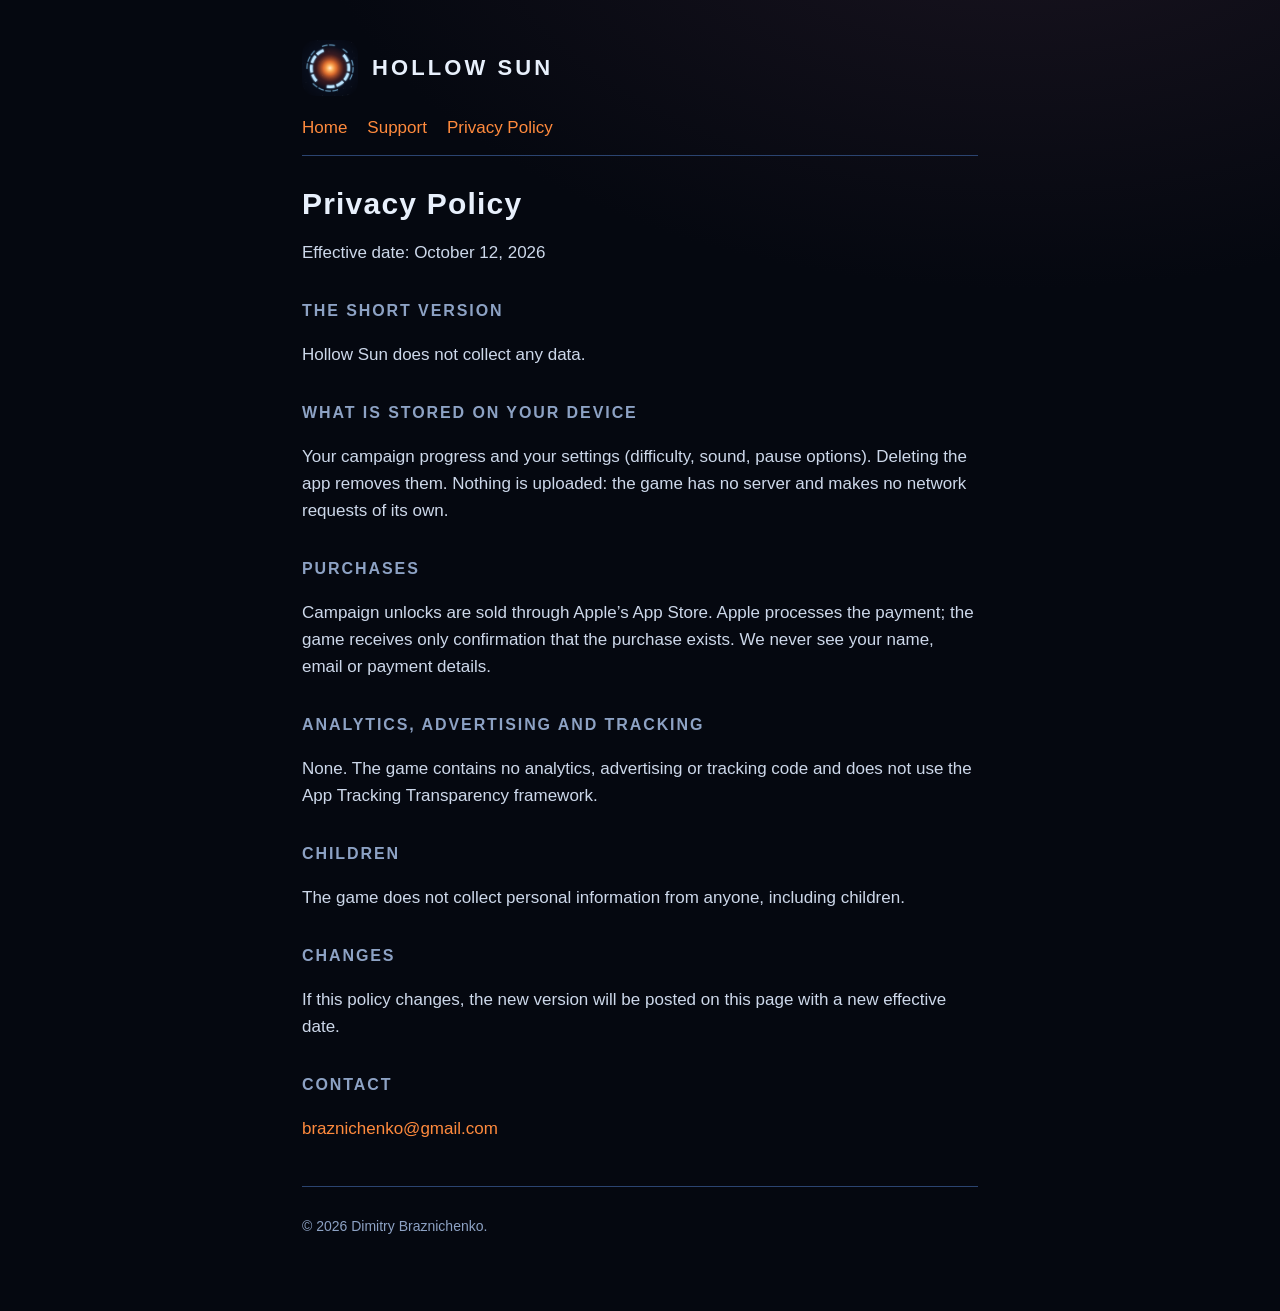
==== privacy-policy.html @ a05ab6c2 "Support and privacy pages for Hollow Sun Co-Authored-By: Claude Opus 5.5 <noreply@anthropic.com>" ====
<!doctype html>
<html lang="en">
<head>
  <meta charset="utf-8" />
  <meta name="viewport" content="width=device-width, initial-scale=1" />
  <title>Hollow Sun Privacy Policy</title>
  <link rel="stylesheet" href="styles.css" />
  <link rel="icon" href="icon.png" />
</head>
<body>
  <main>
    <header class="app"><img src="icon.png" alt="" /><a href="index.html">Hollow Sun</a></header>
    <nav><a href="index.html">Home</a><a href="support.html">Support</a><a href="privacy-policy.html">Privacy Policy</a></nav>
    <h1>Privacy Policy</h1>
    <p>Effective date: October 12, 2026</p>
    <h2>The short version</h2>
    <p>Hollow Sun does not collect any data.</p>
    <h2>What is stored on your device</h2>
    <p>Your campaign progress and your settings (difficulty, sound, pause options). Deleting the app removes them. Nothing is uploaded: the game has no server and makes no network requests of its own.</p>
    <h2>Purchases</h2>
    <p>Campaign unlocks are sold through Apple&rsquo;s App Store. Apple processes the payment; the game receives only confirmation that the purchase exists. We never see your name, email or payment details.</p>
    <h2>Analytics, advertising and tracking</h2>
    <p>None. The game contains no analytics, advertising or tracking code and does not use the App Tracking Transparency framework.</p>
    <h2>Children</h2>
    <p>The game does not collect personal information from anyone, including children.</p>
    <h2>Changes</h2>
    <p>If this policy changes, the new version will be posted on this page with a new effective date.</p>
    <h2>Contact</h2>
    <p><a href="mailto:braznichenko@gmail.com?subject=Hollow%20Sun%20privacy">braznichenko@gmail.com</a></p>
    <footer>
      <p>&copy; 2026 Dimitry Braznichenko.</p>
    </footer>
  </main>
</body>
</html>
---- styles.css ----
:root { color-scheme: dark; --bg: #050810; --panel: #0b1422; --line: #2b4470; --text: #e8f0fc; --dim: #8da2c4; --cinder: #ff8a3d; }
* { box-sizing: border-box; }
body { margin: 0; background: radial-gradient(1200px 700px at 80% -10%, #1a1420 0%, var(--bg) 60%); color: var(--text); font: 17px/1.6 -apple-system, BlinkMacSystemFont, "Segoe UI", Roboto, sans-serif; }
main { max-width: 720px; margin: 0 auto; padding: 40px 22px 60px; }
header.app { display: flex; align-items: center; gap: 14px; }
header.app img { width: 56px; height: 56px; border-radius: 13px; }
header.app a { color: var(--text); text-decoration: none; font-size: 22px; font-weight: 700; letter-spacing: 0.14em; text-transform: uppercase; }
nav { display: flex; gap: 20px; margin: 18px 0 30px; padding-bottom: 14px; border-bottom: 1px solid var(--line); }
nav a, p a, li a { color: var(--cinder); text-decoration: none; }
nav a:hover, p a:hover, li a:hover { text-decoration: underline; }
h1 { font-size: 30px; line-height: 1.2; letter-spacing: 0.04em; margin: 0 0 10px; }
h2 { font-size: 16px; letter-spacing: 0.12em; text-transform: uppercase; color: var(--dim); margin: 32px 0 6px; }
p, li { color: #cdd8ea; }
.lede { font-size: 20px; color: var(--text); }
.clans { display: grid; grid-template-columns: repeat(auto-fit, minmax(200px, 1fr)); gap: 12px; padding: 0; list-style: none; }
.clans li { background: var(--panel); border: 1px solid var(--line); border-radius: 10px; padding: 14px; }
.clans b { display: block; letter-spacing: 0.08em; text-transform: uppercase; font-size: 14px; }
.compact b { color: #3fd4ff; } .choir b { color: #b892ff; } .verdance b { color: #62f58c; }
footer { margin-top: 44px; padding-top: 14px; border-top: 1px solid var(--line); font-size: 14px; }
footer p { color: var(--dim); }
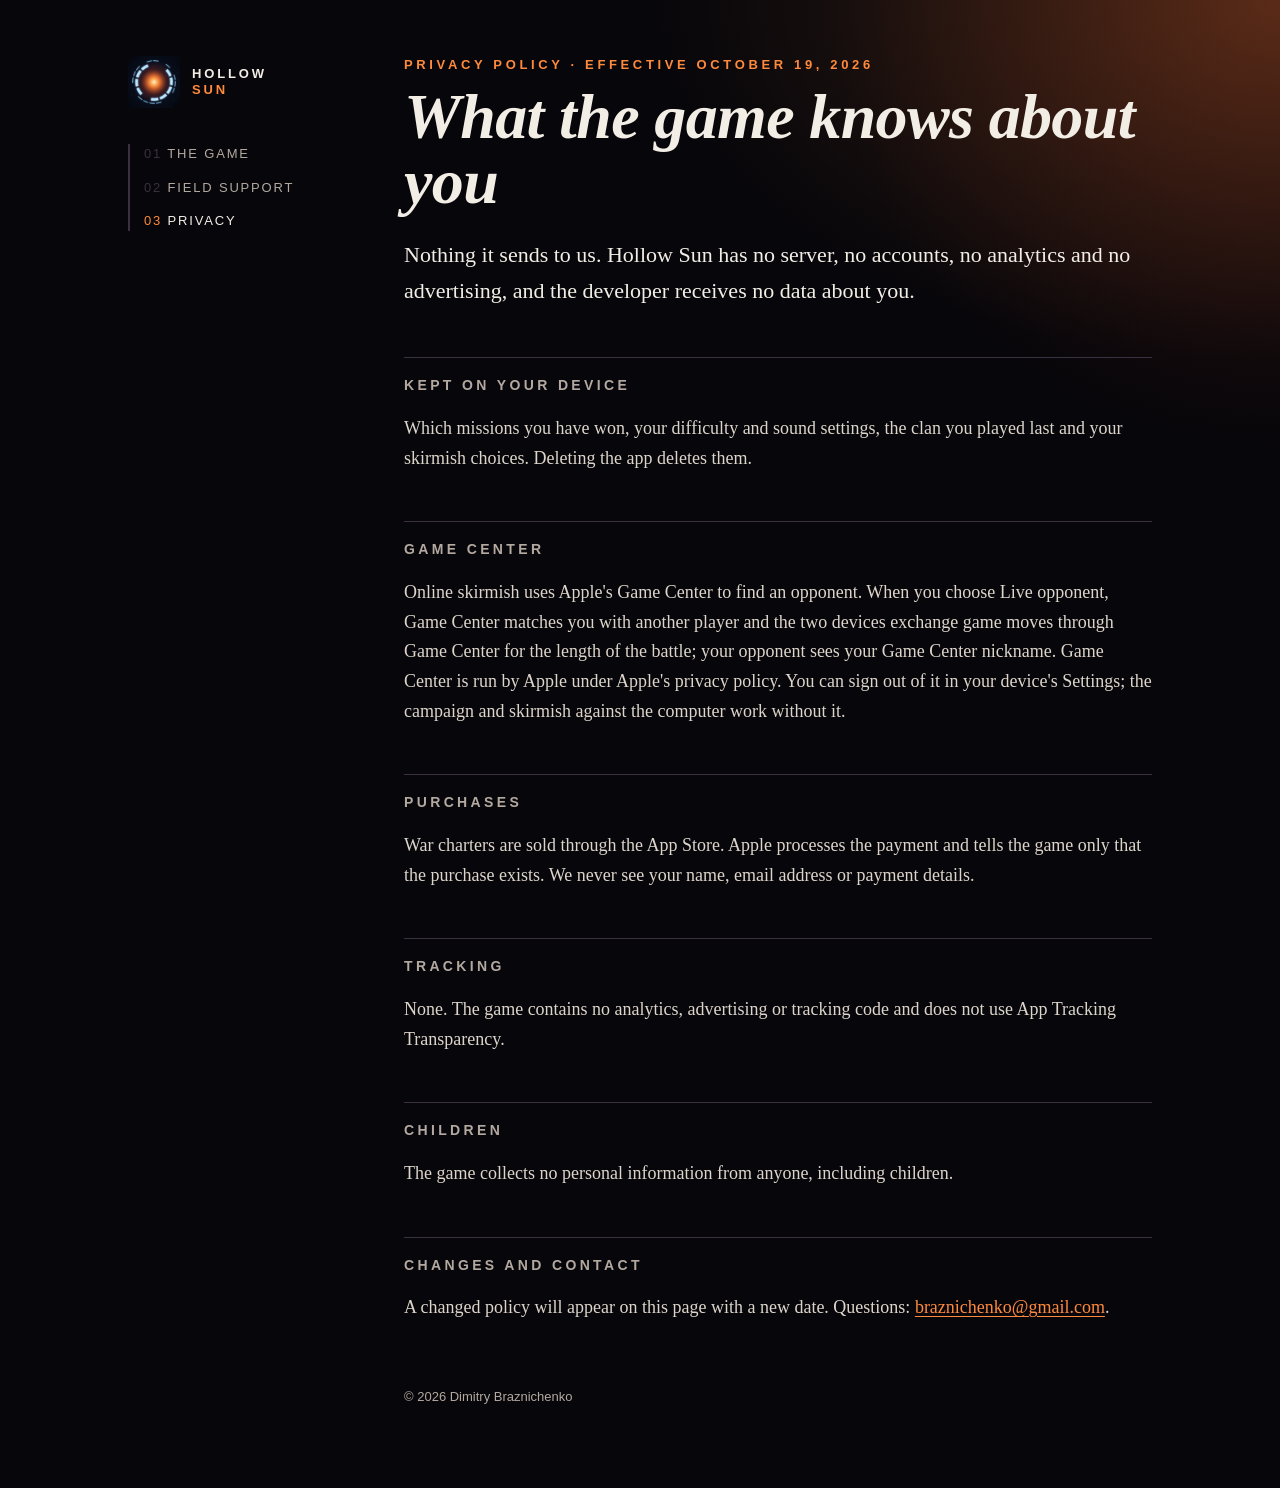
==== commit 0366b51a: "Field-dossier redesign; privacy policy covers Game Center matchmaking Co-Authored-By: Claude Opus 5." ====
--- a/privacy-policy.html
+++ b/privacy-policy.html
@@ -3,33 +3,46 @@
 <head>
   <meta charset="utf-8" />
   <meta name="viewport" content="width=device-width, initial-scale=1" />
-  <title>Hollow Sun Privacy Policy</title>
+  <title>Hollow Sun · Privacy</title>
+  <meta name="description" content="Hollow Sun's privacy policy: no data collected by the developer; Game Center is used only for online matchmaking." />
   <link rel="stylesheet" href="styles.css" />
   <link rel="icon" href="icon.png" />
 </head>
 <body>
-  <main>
-    <header class="app"><img src="icon.png" alt="" /><a href="index.html">Hollow Sun</a></header>
-    <nav><a href="index.html">Home</a><a href="support.html">Support</a><a href="privacy-policy.html">Privacy Policy</a></nav>
-    <h1>Privacy Policy</h1>
-    <p>Effective date: October 12, 2026</p>
-    <h2>The short version</h2>
-    <p>Hollow Sun does not collect any data.</p>
-    <h2>What is stored on your device</h2>
-    <p>Your campaign progress and your settings (difficulty, sound, pause options). Deleting the app removes them. Nothing is uploaded: the game has no server and makes no network requests of its own.</p>
-    <h2>Purchases</h2>
-    <p>Campaign unlocks are sold through Apple&rsquo;s App Store. Apple processes the payment; the game receives only confirmation that the purchase exists. We never see your name, email or payment details.</p>
-    <h2>Analytics, advertising and tracking</h2>
-    <p>None. The game contains no analytics, advertising or tracking code and does not use the App Tracking Transparency framework.</p>
-    <h2>Children</h2>
-    <p>The game does not collect personal information from anyone, including children.</p>
-    <h2>Changes</h2>
-    <p>If this policy changes, the new version will be posted on this page with a new effective date.</p>
-    <h2>Contact</h2>
-    <p><a href="mailto:braznichenko@gmail.com?subject=Hollow%20Sun%20privacy">braznichenko@gmail.com</a></p>
-    <footer>
-      <p>&copy; 2026 Dimitry Braznichenko.</p>
-    </footer>
-  </main>
+  <div class="sheet">
+    <aside class="rail">
+      <a class="mark" href="index.html"><img src="icon.png" alt="" /><b>Hollow<span>Sun</span></b></a>
+      <ol>
+        <li><a href="index.html">The game</a></li>
+        <li><a href="support.html">Field support</a></li>
+        <li><a href="privacy-policy.html" aria-current="page">Privacy</a></li>
+      </ol>
+    </aside>
+    <main>
+      <p class="kicker">Privacy policy · effective October 19, 2026</p>
+      <h1>What the game knows about you</h1>
+      <p class="lede">Nothing it sends to us. Hollow Sun has no server, no accounts, no analytics and no advertising, and the developer receives no data about you.</p>
+
+      <h2>Kept on your device</h2>
+      <p>Which missions you have won, your difficulty and sound settings, the clan you played last and your skirmish choices. Deleting the app deletes them.</p>
+
+      <h2>Game Center</h2>
+      <p>Online skirmish uses Apple's Game Center to find an opponent. When you choose Live opponent, Game Center matches you with another player and the two devices exchange game moves through Game Center for the length of the battle; your opponent sees your Game Center nickname. Game Center is run by Apple under Apple's privacy policy. You can sign out of it in your device's Settings; the campaign and skirmish against the computer work without it.</p>
+
+      <h2>Purchases</h2>
+      <p>War charters are sold through the App Store. Apple processes the payment and tells the game only that the purchase exists. We never see your name, email address or payment details.</p>
+
+      <h2>Tracking</h2>
+      <p>None. The game contains no analytics, advertising or tracking code and does not use App Tracking Transparency.</p>
+
+      <h2>Children</h2>
+      <p>The game collects no personal information from anyone, including children.</p>
+
+      <h2>Changes and contact</h2>
+      <p>A changed policy will appear on this page with a new date. Questions: <a href="mailto:braznichenko@gmail.com?subject=Hollow%20Sun%20privacy">braznichenko@gmail.com</a>.</p>
+
+      <footer>&copy; 2026 Dimitry Braznichenko</footer>
+    </main>
+  </div>
 </body>
 </html>
--- a/styles.css
+++ b/styles.css
@@ -1,20 +1,60 @@
-:root { color-scheme: dark; --bg: #050810; --panel: #0b1422; --line: #2b4470; --text: #e8f0fc; --dim: #8da2c4; --cinder: #ff8a3d; }
+/* Hollow Sun: a field dossier from the plates of Ilos. */
+:root {
+  color-scheme: dark;
+  --void: #07060a; --ash: #14111a; --plate: #1c1822; --rule: #3a3140;
+  --bone: #f2eee6; --smoke: #b3a9a0; --ember: #ff8a3d; --ember-deep: #b03a1a;
+  --compact: #3fd4ff; --choir: #b892ff; --verdance: #62f58c;
+  --serif: "New York", "Iowan Old Style", Georgia, "Times New Roman", serif;
+  --sans: ui-sans-serif, -apple-system, "Segoe UI", Roboto, sans-serif;
+}
 * { box-sizing: border-box; }
-body { margin: 0; background: radial-gradient(1200px 700px at 80% -10%, #1a1420 0%, var(--bg) 60%); color: var(--text); font: 17px/1.6 -apple-system, BlinkMacSystemFont, "Segoe UI", Roboto, sans-serif; }
-main { max-width: 720px; margin: 0 auto; padding: 40px 22px 60px; }
-header.app { display: flex; align-items: center; gap: 14px; }
-header.app img { width: 56px; height: 56px; border-radius: 13px; }
-header.app a { color: var(--text); text-decoration: none; font-size: 22px; font-weight: 700; letter-spacing: 0.14em; text-transform: uppercase; }
-nav { display: flex; gap: 20px; margin: 18px 0 30px; padding-bottom: 14px; border-bottom: 1px solid var(--line); }
-nav a, p a, li a { color: var(--cinder); text-decoration: none; }
-nav a:hover, p a:hover, li a:hover { text-decoration: underline; }
-h1 { font-size: 30px; line-height: 1.2; letter-spacing: 0.04em; margin: 0 0 10px; }
-h2 { font-size: 16px; letter-spacing: 0.12em; text-transform: uppercase; color: var(--dim); margin: 32px 0 6px; }
-p, li { color: #cdd8ea; }
-.lede { font-size: 20px; color: var(--text); }
-.clans { display: grid; grid-template-columns: repeat(auto-fit, minmax(200px, 1fr)); gap: 12px; padding: 0; list-style: none; }
-.clans li { background: var(--panel); border: 1px solid var(--line); border-radius: 10px; padding: 14px; }
-.clans b { display: block; letter-spacing: 0.08em; text-transform: uppercase; font-size: 14px; }
-.compact b { color: #3fd4ff; } .choir b { color: #b892ff; } .verdance b { color: #62f58c; }
-footer { margin-top: 44px; padding-top: 14px; border-top: 1px solid var(--line); font-size: 14px; }
-footer p { color: var(--dim); }
+html { background: var(--void); }
+body {
+  margin: 0; color: var(--bone); font: 18px/1.65 var(--serif);
+  background:
+    radial-gradient(900px 520px at 100% 0%, rgba(255,138,61,0.20), transparent 70%),
+    radial-gradient(600px 600px at 100% 0%, rgba(176,58,26,0.25), transparent 75%),
+    var(--void);
+  min-height: 100vh;
+}
+a { color: var(--ember); text-underline-offset: 3px; }
+.sheet { display: grid; grid-template-columns: 220px minmax(0, 1fr); gap: 0 56px; max-width: 1080px; margin: 0 auto; padding: 56px 28px 80px; }
+.rail { position: sticky; top: 40px; align-self: start; font: 13px/1.5 var(--sans); letter-spacing: 0.14em; text-transform: uppercase; }
+.rail .mark { display: flex; align-items: center; gap: 12px; text-decoration: none; color: var(--bone); margin-bottom: 36px; }
+.rail .mark img { width: 52px; height: 52px; clip-path: polygon(14% 0, 100% 0, 100% 86%, 86% 100%, 0 100%, 0 14%); }
+.rail .mark b { font-weight: 800; letter-spacing: 0.22em; line-height: 1.2; }
+.rail .mark b span { color: var(--ember); display: block; }
+.rail ol { list-style: none; margin: 0; padding: 0 0 0 14px; border-left: 2px solid var(--rule); counter-reset: n; }
+.rail li { counter-increment: n; margin: 0 0 14px; }
+.rail li a { color: var(--smoke); text-decoration: none; }
+.rail li a::before { content: counter(n, decimal-leading-zero) "  "; color: var(--rule); }
+.rail li a[aria-current] { color: var(--bone); }
+.rail li a[aria-current]::before { color: var(--ember); }
+main { min-width: 0; }
+.kicker { font: 600 13px/1.4 var(--sans); letter-spacing: 0.28em; text-transform: uppercase; color: var(--ember); margin: 0 0 10px; }
+h1 { font: italic 600 clamp(38px, 6vw, 64px)/1.02 var(--serif); margin: 0 0 22px; letter-spacing: -0.01em; }
+h2 { font: 700 14px/1.4 var(--sans); letter-spacing: 0.24em; text-transform: uppercase; color: var(--smoke); margin: 48px 0 12px; padding-top: 18px; border-top: 1px solid var(--rule); }
+h3 { font: italic 600 22px/1.3 var(--serif); margin: 28px 0 6px; }
+p, li { color: #ddd5cb; }
+.lede { font-size: 22px; color: var(--bone); max-width: 36em; }
+.shot { display: block; width: 100%; margin: 30px 0 8px; border: 1px solid rgba(255,138,61,0.5); clip-path: polygon(4% 0, 100% 0, 100% 92%, 96% 100%, 0 100%, 0 8%); }
+.caption { font: 13px/1.5 var(--sans); color: var(--smoke); letter-spacing: 0.04em; }
+.clans { display: grid; grid-template-columns: repeat(auto-fit, minmax(220px, 1fr)); gap: 16px; margin: 18px 0; }
+.clan { background: linear-gradient(var(--plate), var(--ash)); padding: 18px 18px 14px; border-top: 3px solid var(--c); clip-path: polygon(0 0, 100% 0, 100% calc(100% - 18px), calc(100% - 18px) 100%, 0 100%); }
+.clan h3 { margin: 0 0 2px; color: var(--c); font: 800 14px/1.3 var(--sans); letter-spacing: 0.16em; text-transform: uppercase; font-style: normal; }
+.clan em { display: block; color: var(--bone); margin-bottom: 8px; }
+.clan p { font-size: 15.5px; margin: 0; }
+.compact { --c: var(--compact); } .choir { --c: var(--choir); } .verdance { --c: var(--verdance); }
+dl.facts { display: grid; grid-template-columns: max-content 1fr; gap: 6px 22px; font-size: 16px; }
+dl.facts dt { font: 600 12px/2 var(--sans); letter-spacing: 0.18em; text-transform: uppercase; color: var(--smoke); }
+dl.facts dd { margin: 0; }
+.qa h3 { color: var(--bone); }
+.qa p { margin-top: 0; }
+footer { margin-top: 64px; font: 13px/1.6 var(--sans); color: var(--smoke); }
+@media (max-width: 760px) {
+  .sheet { grid-template-columns: 1fr; padding: 28px 16px 60px; }
+  .rail { position: static; margin-bottom: 28px; }
+  .rail .mark { margin-bottom: 18px; }
+  .rail ol { display: flex; flex-wrap: wrap; gap: 6px 18px; border-left: 0; padding: 0; }
+  .rail li { margin: 0; }
+}
